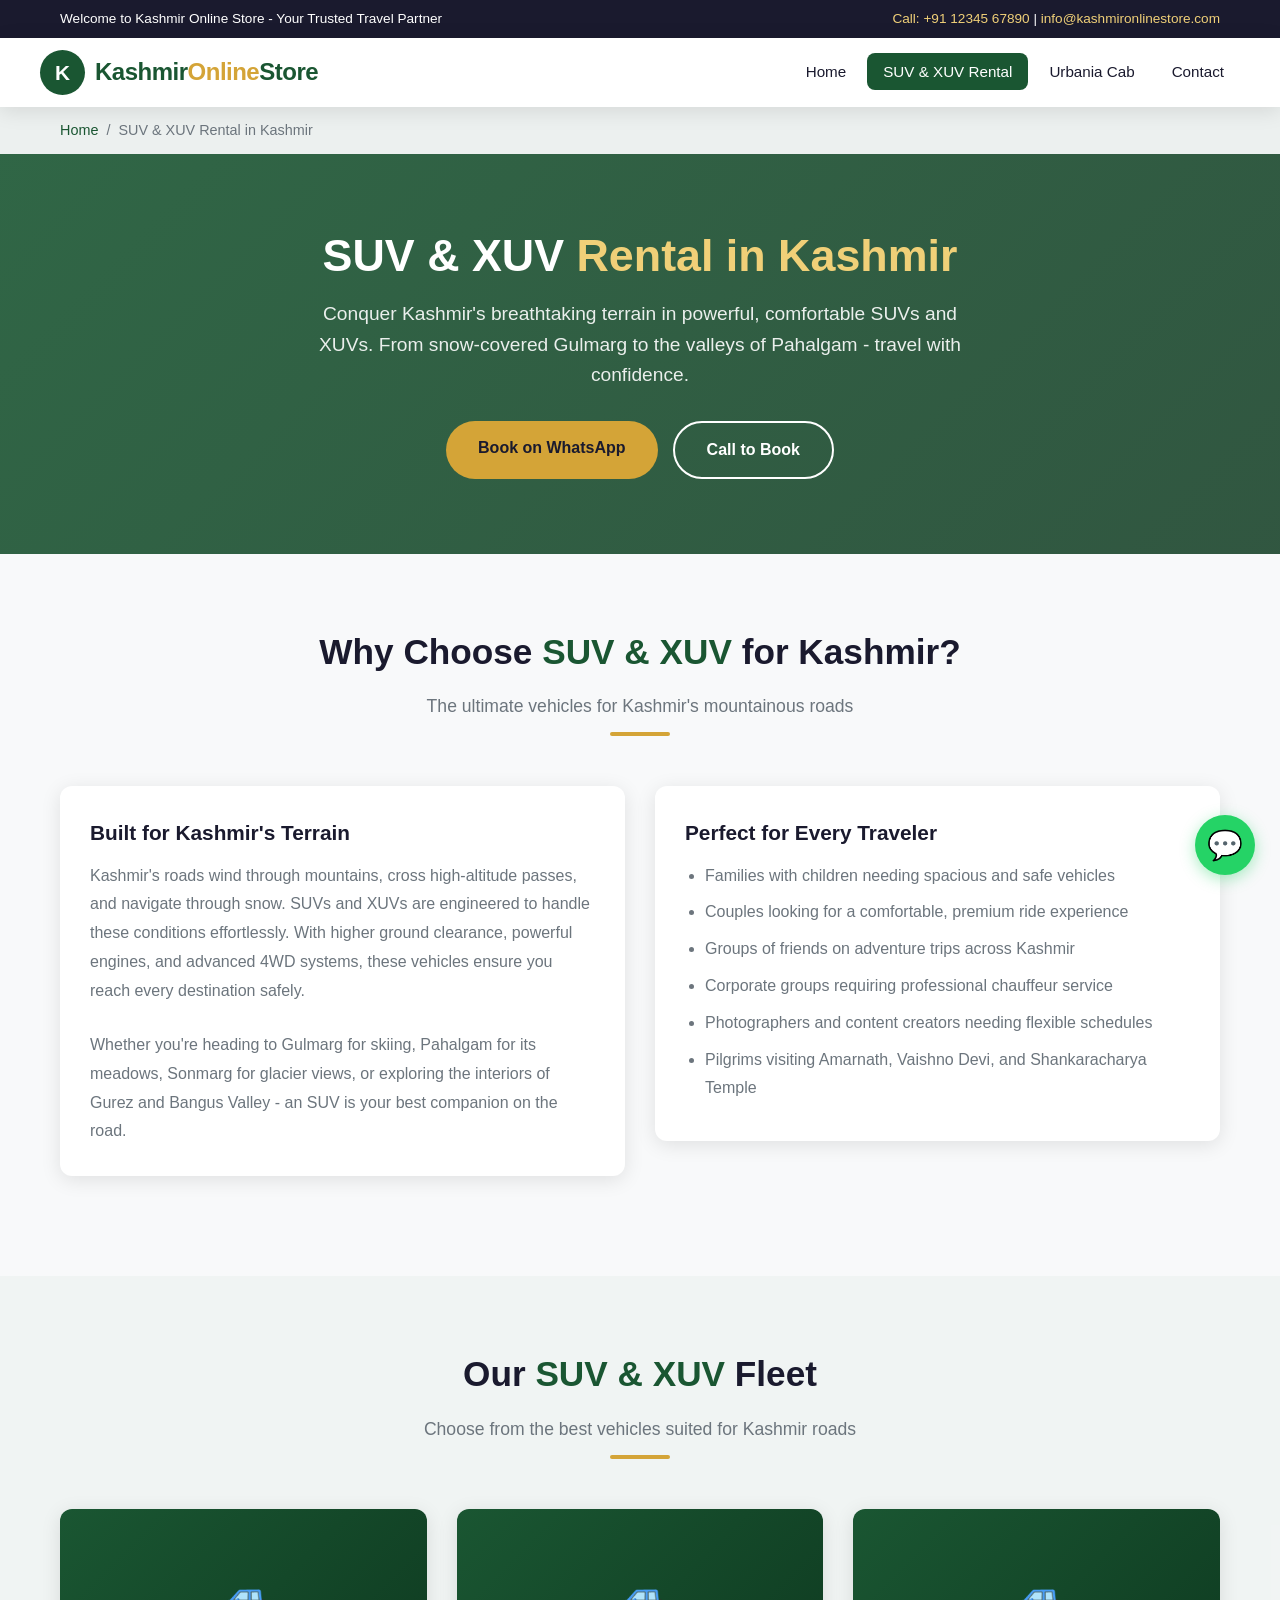
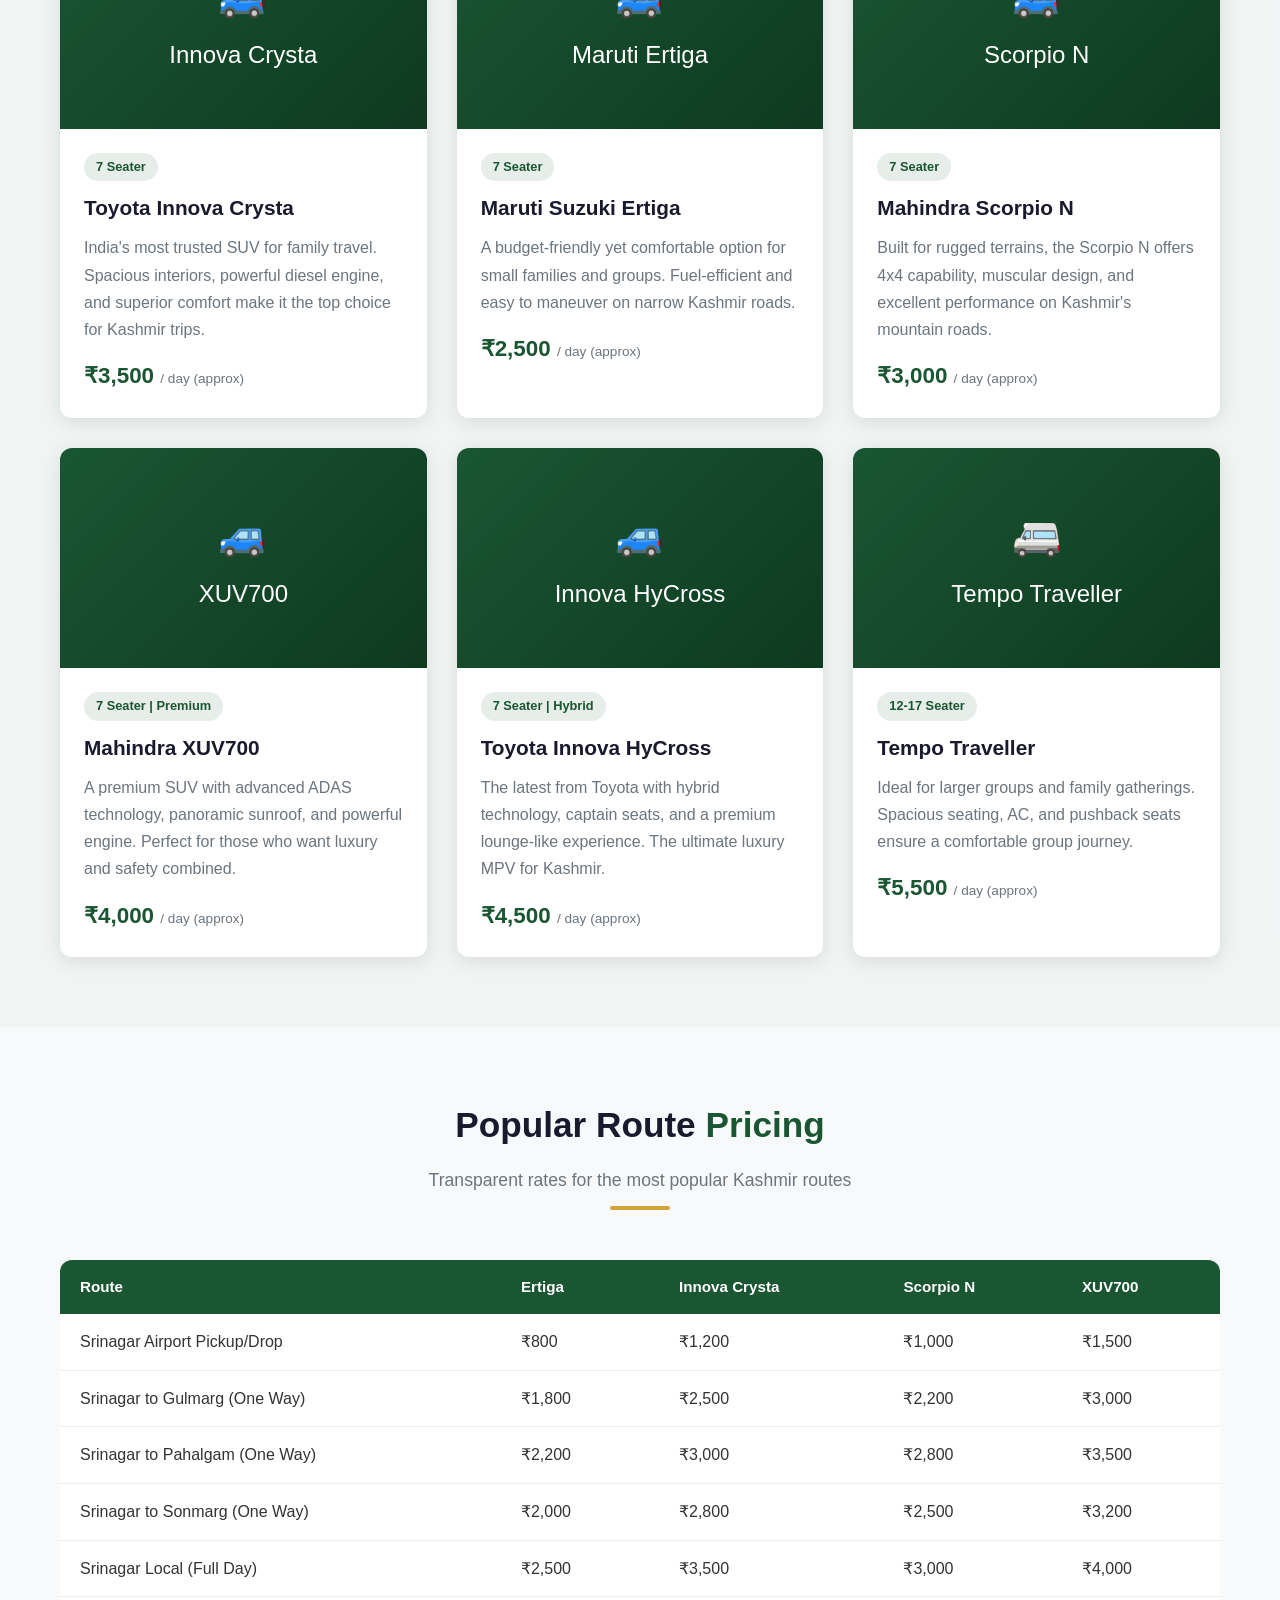
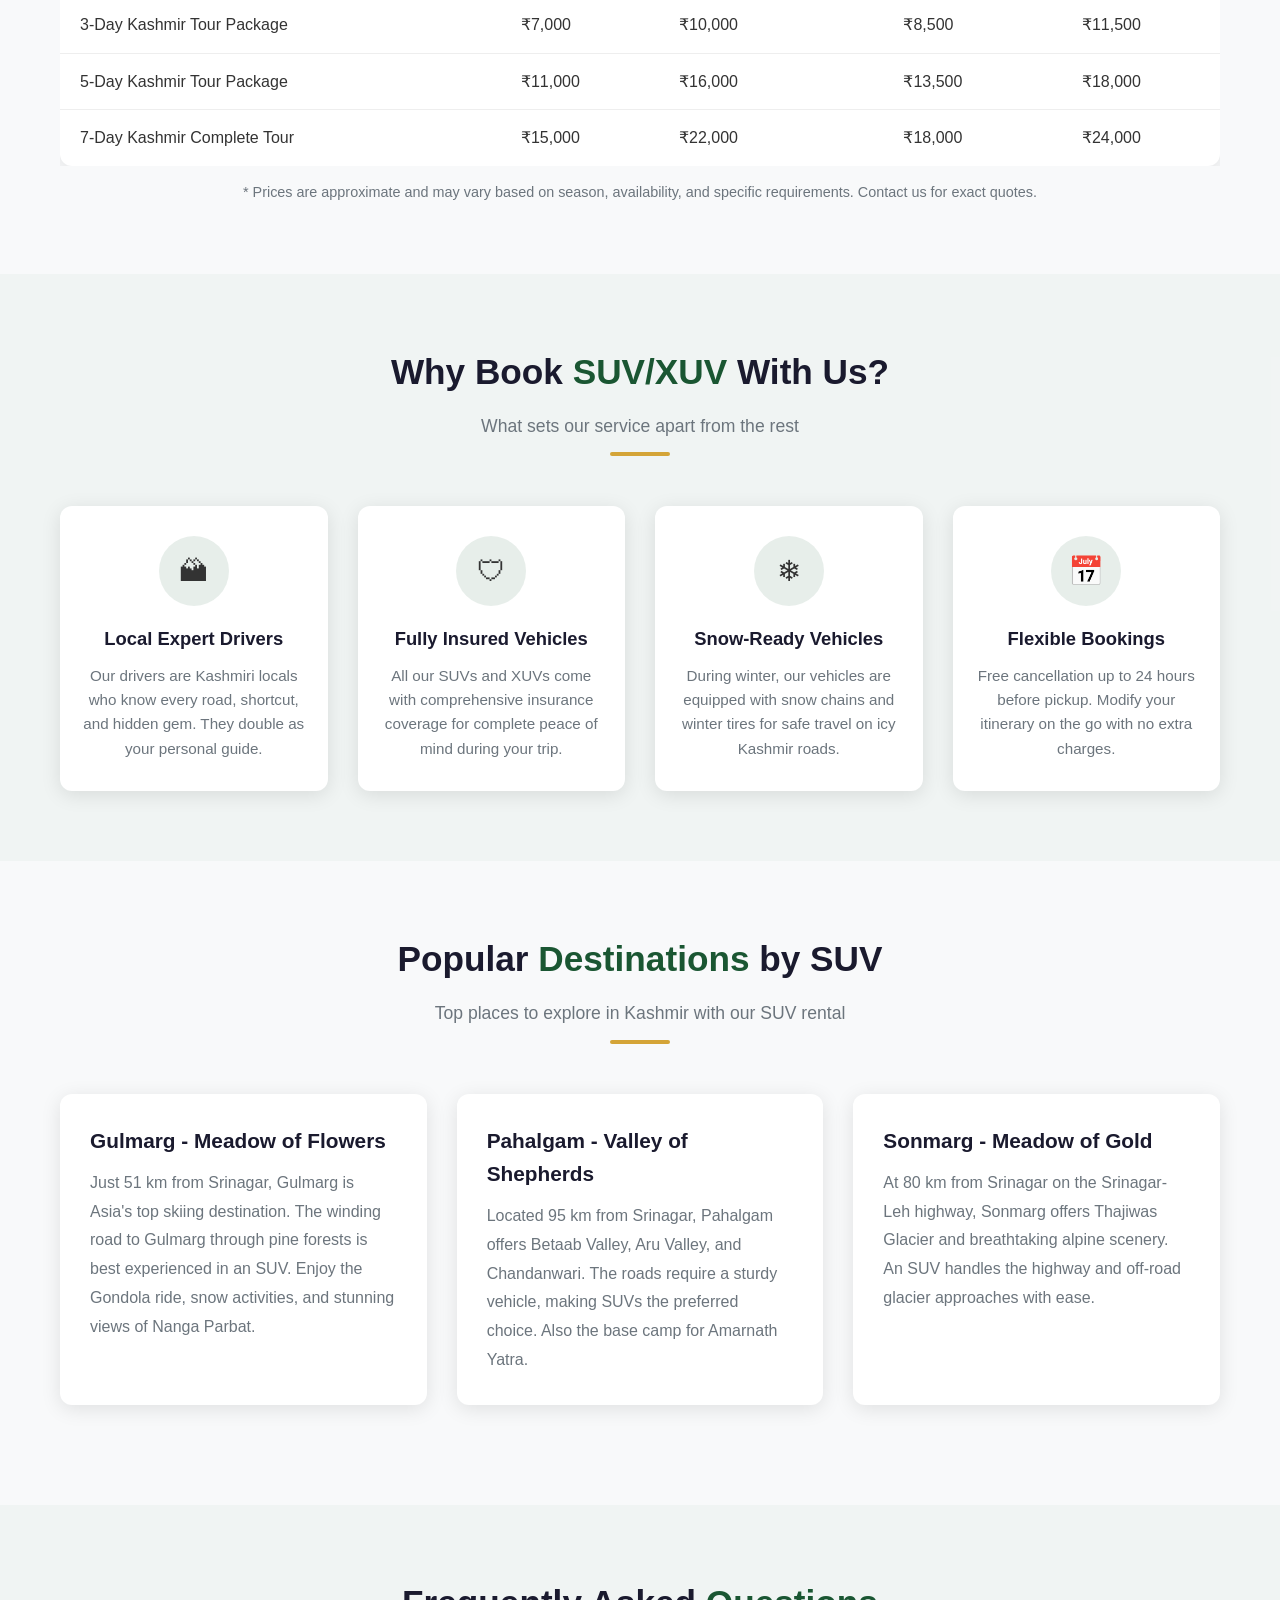
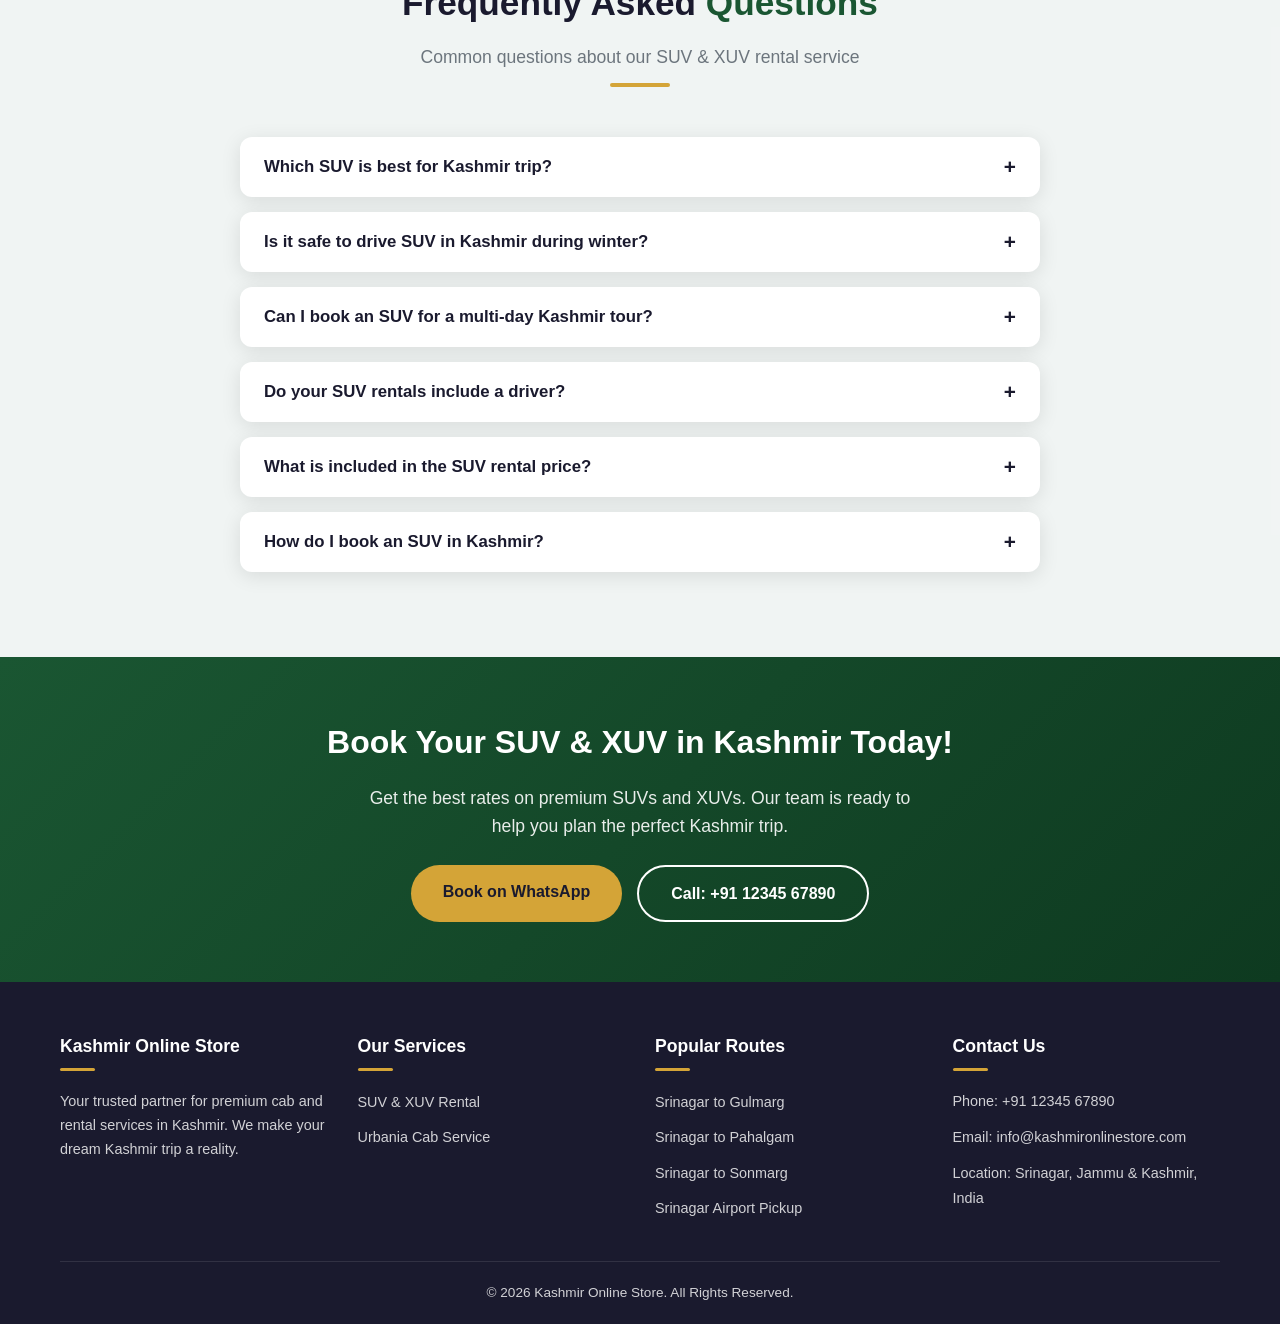
==== pages/suv-xuv-rental.html @ 9b4548e6 "Add web project structure with SUV/XUV Rental and Urbania Cab Service pages Set up full website with" ====
<!DOCTYPE html>
<html lang="en">
<head>
  <meta charset="UTF-8">
  <meta name="viewport" content="width=device-width, initial-scale=1.0">
  <meta name="description" content="Book premium SUV & XUV rental in Kashmir. Hire Innova, Ertiga, Scorpio, XUV700, and more for Srinagar, Gulmarg, Pahalgam, Sonmarg trips. Best rates & experienced drivers.">
  <meta name="keywords" content="SUV rental Kashmir, XUV rental Kashmir, Innova hire Srinagar, Scorpio rental Kashmir, car rental Kashmir, cab booking Kashmir">
  <title>SUV & XUV Rental in Kashmir | Best Rates - Kashmir Online Store</title>
  <link rel="stylesheet" href="../css/style.css">
</head>
<body>

  <!-- Top Bar -->
  <div class="top-bar">
    <div class="container">
      <span>Welcome to Kashmir Online Store - Your Trusted Travel Partner</span>
      <span><a href="tel:+911234567890">Call: +91 12345 67890</a> | <a href="mailto:info@kashmironlinestore.com">info@kashmironlinestore.com</a></span>
    </div>
  </div>

  <!-- Header -->
  <header>
    <div class="container header-main">
      <div class="logo">
        <div class="logo-icon">K</div>
        <h1><a href="../index.html">Kashmir<span>Online</span>Store</a></h1>
      </div>
      <nav>
        <ul>
          <li><a href="../index.html">Home</a></li>
          <li><a href="suv-xuv-rental.html" class="active">SUV & XUV Rental</a></li>
          <li><a href="urbania-cab-service.html">Urbania Cab</a></li>
          <li><a href="../index.html#contact">Contact</a></li>
        </ul>
      </nav>
      <button class="hamburger" aria-label="Menu">
        <span></span><span></span><span></span>
      </button>
    </div>
  </header>
  <div class="nav-overlay"></div>

  <!-- Breadcrumb -->
  <div class="breadcrumb">
    <div class="container">
      <ul>
        <li><a href="../index.html">Home</a></li>
        <li>SUV & XUV Rental in Kashmir</li>
      </ul>
    </div>
  </div>

  <!-- Hero Section -->
  <section class="hero" style="min-height:400px; padding:60px 0;">
    <div class="container">
      <h2>SUV & XUV <span>Rental in Kashmir</span></h2>
      <p>Conquer Kashmir's breathtaking terrain in powerful, comfortable SUVs and XUVs. From snow-covered Gulmarg to the valleys of Pahalgam - travel with confidence.</p>
      <div class="btn-group">
        <a href="https://wa.me/911234567890?text=Hi%2C%20I%20want%20to%20book%20an%20SUV%20in%20Kashmir" class="btn btn-primary">Book on WhatsApp</a>
        <a href="tel:+911234567890" class="btn btn-outline">Call to Book</a>
      </div>
    </div>
  </section>

  <!-- About SUV Rental Section -->
  <section class="section">
    <div class="container">
      <div class="section-title">
        <h2>Why Choose <span>SUV & XUV</span> for Kashmir?</h2>
        <p>The ultimate vehicles for Kashmir's mountainous roads</p>
        <div class="underline"></div>
      </div>
      <div class="two-col">
        <div class="info-box">
          <h3>Built for Kashmir's Terrain</h3>
          <p>Kashmir's roads wind through mountains, cross high-altitude passes, and navigate through snow. SUVs and XUVs are engineered to handle these conditions effortlessly. With higher ground clearance, powerful engines, and advanced 4WD systems, these vehicles ensure you reach every destination safely.</p>
          <br>
          <p>Whether you're heading to Gulmarg for skiing, Pahalgam for its meadows, Sonmarg for glacier views, or exploring the interiors of Gurez and Bangus Valley - an SUV is your best companion on the road.</p>
        </div>
        <div class="info-box">
          <h3>Perfect for Every Traveler</h3>
          <ul>
            <li>Families with children needing spacious and safe vehicles</li>
            <li>Couples looking for a comfortable, premium ride experience</li>
            <li>Groups of friends on adventure trips across Kashmir</li>
            <li>Corporate groups requiring professional chauffeur service</li>
            <li>Photographers and content creators needing flexible schedules</li>
            <li>Pilgrims visiting Amarnath, Vaishno Devi, and Shankaracharya Temple</li>
          </ul>
        </div>
      </div>
    </div>
  </section>

  <!-- Available Fleet -->
  <section class="section" style="background: rgba(26,86,50,0.03);">
    <div class="container">
      <div class="section-title">
        <h2>Our <span>SUV & XUV</span> Fleet</h2>
        <p>Choose from the best vehicles suited for Kashmir roads</p>
        <div class="underline"></div>
      </div>
      <div class="cards-grid">
        <!-- Innova Crysta -->
        <div class="card">
          <div class="card-img" style="display:flex;align-items:center;justify-content:center;font-size:1.5rem;color:white;flex-direction:column;">
            <span style="font-size:2.5rem;">&#128665;</span>
            <span style="margin-top:8px;">Innova Crysta</span>
          </div>
          <div class="card-body">
            <span class="card-tag">7 Seater</span>
            <h3>Toyota Innova Crysta</h3>
            <p>India's most trusted SUV for family travel. Spacious interiors, powerful diesel engine, and superior comfort make it the top choice for Kashmir trips.</p>
            <div class="card-price">&#8377;3,500 <small>/ day (approx)</small></div>
          </div>
        </div>

        <!-- Maruti Ertiga -->
        <div class="card">
          <div class="card-img" style="display:flex;align-items:center;justify-content:center;font-size:1.5rem;color:white;flex-direction:column;">
            <span style="font-size:2.5rem;">&#128665;</span>
            <span style="margin-top:8px;">Maruti Ertiga</span>
          </div>
          <div class="card-body">
            <span class="card-tag">7 Seater</span>
            <h3>Maruti Suzuki Ertiga</h3>
            <p>A budget-friendly yet comfortable option for small families and groups. Fuel-efficient and easy to maneuver on narrow Kashmir roads.</p>
            <div class="card-price">&#8377;2,500 <small>/ day (approx)</small></div>
          </div>
        </div>

        <!-- Mahindra Scorpio -->
        <div class="card">
          <div class="card-img" style="display:flex;align-items:center;justify-content:center;font-size:1.5rem;color:white;flex-direction:column;">
            <span style="font-size:2.5rem;">&#128665;</span>
            <span style="margin-top:8px;">Scorpio N</span>
          </div>
          <div class="card-body">
            <span class="card-tag">7 Seater</span>
            <h3>Mahindra Scorpio N</h3>
            <p>Built for rugged terrains, the Scorpio N offers 4x4 capability, muscular design, and excellent performance on Kashmir's mountain roads.</p>
            <div class="card-price">&#8377;3,000 <small>/ day (approx)</small></div>
          </div>
        </div>

        <!-- Mahindra XUV700 -->
        <div class="card">
          <div class="card-img" style="display:flex;align-items:center;justify-content:center;font-size:1.5rem;color:white;flex-direction:column;">
            <span style="font-size:2.5rem;">&#128665;</span>
            <span style="margin-top:8px;">XUV700</span>
          </div>
          <div class="card-body">
            <span class="card-tag">7 Seater | Premium</span>
            <h3>Mahindra XUV700</h3>
            <p>A premium SUV with advanced ADAS technology, panoramic sunroof, and powerful engine. Perfect for those who want luxury and safety combined.</p>
            <div class="card-price">&#8377;4,000 <small>/ day (approx)</small></div>
          </div>
        </div>

        <!-- Innova HyCross -->
        <div class="card">
          <div class="card-img" style="display:flex;align-items:center;justify-content:center;font-size:1.5rem;color:white;flex-direction:column;">
            <span style="font-size:2.5rem;">&#128665;</span>
            <span style="margin-top:8px;">Innova HyCross</span>
          </div>
          <div class="card-body">
            <span class="card-tag">7 Seater | Hybrid</span>
            <h3>Toyota Innova HyCross</h3>
            <p>The latest from Toyota with hybrid technology, captain seats, and a premium lounge-like experience. The ultimate luxury MPV for Kashmir.</p>
            <div class="card-price">&#8377;4,500 <small>/ day (approx)</small></div>
          </div>
        </div>

        <!-- Tempo Traveller -->
        <div class="card">
          <div class="card-img" style="display:flex;align-items:center;justify-content:center;font-size:1.5rem;color:white;flex-direction:column;">
            <span style="font-size:2.5rem;">&#128656;</span>
            <span style="margin-top:8px;">Tempo Traveller</span>
          </div>
          <div class="card-body">
            <span class="card-tag">12-17 Seater</span>
            <h3>Tempo Traveller</h3>
            <p>Ideal for larger groups and family gatherings. Spacious seating, AC, and pushback seats ensure a comfortable group journey.</p>
            <div class="card-price">&#8377;5,500 <small>/ day (approx)</small></div>
          </div>
        </div>
      </div>
    </div>
  </section>

  <!-- Pricing Table -->
  <section class="section">
    <div class="container">
      <div class="section-title">
        <h2>Popular Route <span>Pricing</span></h2>
        <p>Transparent rates for the most popular Kashmir routes</p>
        <div class="underline"></div>
      </div>
      <div style="overflow-x:auto;">
        <table class="pricing-table">
          <thead>
            <tr>
              <th>Route</th>
              <th>Ertiga</th>
              <th>Innova Crysta</th>
              <th>Scorpio N</th>
              <th>XUV700</th>
            </tr>
          </thead>
          <tbody>
            <tr>
              <td>Srinagar Airport Pickup/Drop</td>
              <td>&#8377;800</td>
              <td>&#8377;1,200</td>
              <td>&#8377;1,000</td>
              <td>&#8377;1,500</td>
            </tr>
            <tr>
              <td>Srinagar to Gulmarg (One Way)</td>
              <td>&#8377;1,800</td>
              <td>&#8377;2,500</td>
              <td>&#8377;2,200</td>
              <td>&#8377;3,000</td>
            </tr>
            <tr>
              <td>Srinagar to Pahalgam (One Way)</td>
              <td>&#8377;2,200</td>
              <td>&#8377;3,000</td>
              <td>&#8377;2,800</td>
              <td>&#8377;3,500</td>
            </tr>
            <tr>
              <td>Srinagar to Sonmarg (One Way)</td>
              <td>&#8377;2,000</td>
              <td>&#8377;2,800</td>
              <td>&#8377;2,500</td>
              <td>&#8377;3,200</td>
            </tr>
            <tr>
              <td>Srinagar Local (Full Day)</td>
              <td>&#8377;2,500</td>
              <td>&#8377;3,500</td>
              <td>&#8377;3,000</td>
              <td>&#8377;4,000</td>
            </tr>
            <tr>
              <td>3-Day Kashmir Tour Package</td>
              <td>&#8377;7,000</td>
              <td>&#8377;10,000</td>
              <td>&#8377;8,500</td>
              <td>&#8377;11,500</td>
            </tr>
            <tr>
              <td>5-Day Kashmir Tour Package</td>
              <td>&#8377;11,000</td>
              <td>&#8377;16,000</td>
              <td>&#8377;13,500</td>
              <td>&#8377;18,000</td>
            </tr>
            <tr>
              <td>7-Day Kashmir Complete Tour</td>
              <td>&#8377;15,000</td>
              <td>&#8377;22,000</td>
              <td>&#8377;18,000</td>
              <td>&#8377;24,000</td>
            </tr>
          </tbody>
        </table>
      </div>
      <p style="text-align:center; color:var(--gray); margin-top:15px; font-size:0.9rem;">* Prices are approximate and may vary based on season, availability, and specific requirements. Contact us for exact quotes.</p>
    </div>
  </section>

  <!-- Why Choose Our SUV Service -->
  <section class="section" style="background: rgba(26,86,50,0.03);">
    <div class="container">
      <div class="section-title">
        <h2>Why Book <span>SUV/XUV</span> With Us?</h2>
        <p>What sets our service apart from the rest</p>
        <div class="underline"></div>
      </div>
      <div class="features-grid">
        <div class="feature-item">
          <div class="feature-icon">&#127956;</div>
          <h3>Local Expert Drivers</h3>
          <p>Our drivers are Kashmiri locals who know every road, shortcut, and hidden gem. They double as your personal guide.</p>
        </div>
        <div class="feature-item">
          <div class="feature-icon">&#128737;</div>
          <h3>Fully Insured Vehicles</h3>
          <p>All our SUVs and XUVs come with comprehensive insurance coverage for complete peace of mind during your trip.</p>
        </div>
        <div class="feature-item">
          <div class="feature-icon">&#10052;</div>
          <h3>Snow-Ready Vehicles</h3>
          <p>During winter, our vehicles are equipped with snow chains and winter tires for safe travel on icy Kashmir roads.</p>
        </div>
        <div class="feature-item">
          <div class="feature-icon">&#128197;</div>
          <h3>Flexible Bookings</h3>
          <p>Free cancellation up to 24 hours before pickup. Modify your itinerary on the go with no extra charges.</p>
        </div>
      </div>
    </div>
  </section>

  <!-- Popular Destinations -->
  <section class="section">
    <div class="container">
      <div class="section-title">
        <h2>Popular <span>Destinations</span> by SUV</h2>
        <p>Top places to explore in Kashmir with our SUV rental</p>
        <div class="underline"></div>
      </div>
      <div class="cards-grid">
        <div class="info-box">
          <h3>Gulmarg - Meadow of Flowers</h3>
          <p>Just 51 km from Srinagar, Gulmarg is Asia's top skiing destination. The winding road to Gulmarg through pine forests is best experienced in an SUV. Enjoy the Gondola ride, snow activities, and stunning views of Nanga Parbat.</p>
        </div>
        <div class="info-box">
          <h3>Pahalgam - Valley of Shepherds</h3>
          <p>Located 95 km from Srinagar, Pahalgam offers Betaab Valley, Aru Valley, and Chandanwari. The roads require a sturdy vehicle, making SUVs the preferred choice. Also the base camp for Amarnath Yatra.</p>
        </div>
        <div class="info-box">
          <h3>Sonmarg - Meadow of Gold</h3>
          <p>At 80 km from Srinagar on the Srinagar-Leh highway, Sonmarg offers Thajiwas Glacier and breathtaking alpine scenery. An SUV handles the highway and off-road glacier approaches with ease.</p>
        </div>
      </div>
    </div>
  </section>

  <!-- FAQ Section -->
  <section class="section" style="background: rgba(26,86,50,0.03);">
    <div class="container">
      <div class="section-title">
        <h2>Frequently Asked <span>Questions</span></h2>
        <p>Common questions about our SUV & XUV rental service</p>
        <div class="underline"></div>
      </div>
      <div class="faq-list">
        <div class="faq-item">
          <button class="faq-question">
            Which SUV is best for Kashmir trip?
            <span class="icon">+</span>
          </button>
          <div class="faq-answer">
            <p>Toyota Innova Crysta is the most popular choice for Kashmir trips due to its comfort, reliability, and ability to handle mountain roads. For adventure trips and off-roading, Mahindra Scorpio N and XUV700 are excellent options with 4x4 capability.</p>
          </div>
        </div>
        <div class="faq-item">
          <button class="faq-question">
            Is it safe to drive SUV in Kashmir during winter?
            <span class="icon">+</span>
          </button>
          <div class="faq-answer">
            <p>Yes, our SUVs are equipped with snow chains and winter tires during the winter season. Our experienced local drivers are well-trained for driving in snowy and icy conditions. We also monitor weather conditions and advise on route safety.</p>
          </div>
        </div>
        <div class="faq-item">
          <button class="faq-question">
            Can I book an SUV for a multi-day Kashmir tour?
            <span class="icon">+</span>
          </button>
          <div class="faq-answer">
            <p>Absolutely! We offer 3-day, 5-day, and 7-day Kashmir tour packages with dedicated SUV and driver. Custom itineraries are also available. Multi-day bookings come with special discounted rates.</p>
          </div>
        </div>
        <div class="faq-item">
          <button class="faq-question">
            Do your SUV rentals include a driver?
            <span class="icon">+</span>
          </button>
          <div class="faq-answer">
            <p>Yes, all our SUV and XUV rentals come with a professional, experienced local driver. Self-drive options are not available for safety reasons on Kashmir's mountain roads. The driver's charges are included in the quoted price.</p>
          </div>
        </div>
        <div class="faq-item">
          <button class="faq-question">
            What is included in the SUV rental price?
            <span class="icon">+</span>
          </button>
          <div class="faq-answer">
            <p>Our rental price includes the vehicle, driver, fuel for the mentioned route, and basic insurance. Toll charges, parking fees, and driver's night charges (for multi-day trips) may be additional. We provide a clear breakdown before booking.</p>
          </div>
        </div>
        <div class="faq-item">
          <button class="faq-question">
            How do I book an SUV in Kashmir?
            <span class="icon">+</span>
          </button>
          <div class="faq-answer">
            <p>You can book through WhatsApp, phone call, or by contacting us via our website. Simply share your travel dates, number of passengers, and preferred vehicle. We'll confirm availability and provide an instant quote.</p>
          </div>
        </div>
      </div>
    </div>
  </section>

  <!-- CTA Section -->
  <section class="cta-section">
    <div class="container">
      <h2>Book Your SUV & XUV in Kashmir Today!</h2>
      <p>Get the best rates on premium SUVs and XUVs. Our team is ready to help you plan the perfect Kashmir trip.</p>
      <div class="btn-group">
        <a href="https://wa.me/911234567890?text=Hi%2C%20I%20want%20to%20book%20an%20SUV%20in%20Kashmir.%20Please%20share%20details." class="btn btn-primary">Book on WhatsApp</a>
        <a href="tel:+911234567890" class="btn btn-outline">Call: +91 12345 67890</a>
      </div>
    </div>
  </section>

  <!-- Footer -->
  <footer>
    <div class="container">
      <div class="footer-grid">
        <div class="footer-col">
          <h3>Kashmir Online Store</h3>
          <p>Your trusted partner for premium cab and rental services in Kashmir. We make your dream Kashmir trip a reality.</p>
        </div>
        <div class="footer-col">
          <h3>Our Services</h3>
          <ul>
            <li><a href="suv-xuv-rental.html">SUV & XUV Rental</a></li>
            <li><a href="urbania-cab-service.html">Urbania Cab Service</a></li>
          </ul>
        </div>
        <div class="footer-col">
          <h3>Popular Routes</h3>
          <ul>
            <li><a href="#">Srinagar to Gulmarg</a></li>
            <li><a href="#">Srinagar to Pahalgam</a></li>
            <li><a href="#">Srinagar to Sonmarg</a></li>
            <li><a href="#">Srinagar Airport Pickup</a></li>
          </ul>
        </div>
        <div class="footer-col">
          <h3>Contact Us</h3>
          <p>Phone: +91 12345 67890</p>
          <p>Email: info@kashmironlinestore.com</p>
          <p>Location: Srinagar, Jammu & Kashmir, India</p>
        </div>
      </div>
      <div class="footer-bottom">
        <p>&copy; 2026 Kashmir Online Store. All Rights Reserved.</p>
      </div>
    </div>
  </footer>

  <!-- WhatsApp Float -->
  <a href="https://wa.me/911234567890?text=Hi%2C%20I%20want%20to%20book%20an%20SUV%20in%20Kashmir" class="whatsapp-float" target="_blank" aria-label="Chat on WhatsApp">
    &#128172;
  </a>

  <script src="../js/main.js"></script>
</body>
</html>
---- css/style.css ----
/* ===== RESET & BASE ===== */
*, *::before, *::after {
  margin: 0;
  padding: 0;
  box-sizing: border-box;
}

:root {
  --primary: #1a5632;
  --primary-dark: #0e3a20;
  --accent: #d4a437;
  --accent-light: #f0d078;
  --dark: #1a1a2e;
  --light: #f8f9fa;
  --gray: #6c757d;
  --white: #ffffff;
  --shadow: 0 4px 20px rgba(0, 0, 0, 0.1);
  --shadow-lg: 0 8px 40px rgba(0, 0, 0, 0.15);
  --radius: 12px;
  --transition: all 0.3s ease;
}

html {
  scroll-behavior: smooth;
}

body {
  font-family: 'Segoe UI', Tahoma, Geneva, Verdana, sans-serif;
  line-height: 1.6;
  color: #333;
  background: var(--light);
}

a {
  text-decoration: none;
  color: inherit;
}

ul {
  list-style: none;
}

img {
  max-width: 100%;
  height: auto;
}

.container {
  max-width: 1200px;
  margin: 0 auto;
  padding: 0 20px;
}

/* ===== HEADER & NAVIGATION ===== */
.top-bar {
  background: var(--dark);
  color: var(--white);
  padding: 8px 0;
  font-size: 0.85rem;
}

.top-bar .container {
  display: flex;
  justify-content: space-between;
  align-items: center;
  flex-wrap: wrap;
  gap: 8px;
}

.top-bar a {
  color: var(--accent-light);
}

.top-bar a:hover {
  color: var(--accent);
}

header {
  background: var(--white);
  box-shadow: var(--shadow);
  position: sticky;
  top: 0;
  z-index: 1000;
}

.header-main {
  display: flex;
  justify-content: space-between;
  align-items: center;
  padding: 12px 0;
}

.logo {
  display: flex;
  align-items: center;
  gap: 10px;
}

.logo h1 {
  font-size: 1.5rem;
  color: var(--primary);
  font-weight: 800;
  letter-spacing: -0.5px;
}

.logo h1 span {
  color: var(--accent);
}

.logo-icon {
  width: 45px;
  height: 45px;
  background: var(--primary);
  border-radius: 50%;
  display: flex;
  align-items: center;
  justify-content: center;
  color: var(--white);
  font-size: 1.3rem;
  font-weight: bold;
}

/* Navigation */
nav ul {
  display: flex;
  gap: 5px;
}

nav ul li a {
  padding: 10px 16px;
  border-radius: 8px;
  font-weight: 500;
  font-size: 0.95rem;
  transition: var(--transition);
  color: var(--dark);
}

nav ul li a:hover,
nav ul li a.active {
  background: var(--primary);
  color: var(--white);
}

/* Hamburger */
.hamburger {
  display: none;
  flex-direction: column;
  gap: 5px;
  cursor: pointer;
  padding: 5px;
  background: none;
  border: none;
}

.hamburger span {
  width: 28px;
  height: 3px;
  background: var(--dark);
  border-radius: 2px;
  transition: var(--transition);
}

/* ===== HERO SECTION ===== */
.hero {
  background: linear-gradient(135deg, rgba(26, 86, 50, 0.9), rgba(14, 58, 32, 0.85)),
    url('../images/kashmir-bg.jpg') center/cover no-repeat;
  color: var(--white);
  padding: 80px 0;
  text-align: center;
  min-height: 500px;
  display: flex;
  align-items: center;
}

.hero h2 {
  font-size: 2.8rem;
  font-weight: 800;
  margin-bottom: 16px;
  line-height: 1.2;
}

.hero h2 span {
  color: var(--accent-light);
}

.hero p {
  font-size: 1.2rem;
  max-width: 650px;
  margin: 0 auto 30px;
  opacity: 0.9;
}

.hero-badges {
  display: flex;
  justify-content: center;
  gap: 20px;
  margin-bottom: 30px;
  flex-wrap: wrap;
}

.hero-badge {
  background: rgba(255, 255, 255, 0.15);
  backdrop-filter: blur(10px);
  padding: 10px 20px;
  border-radius: 50px;
  font-size: 0.9rem;
  border: 1px solid rgba(255, 255, 255, 0.2);
}

/* Buttons */
.btn {
  display: inline-block;
  padding: 14px 32px;
  border-radius: 50px;
  font-weight: 600;
  font-size: 1rem;
  transition: var(--transition);
  cursor: pointer;
  border: none;
}

.btn-primary {
  background: var(--accent);
  color: var(--dark);
}

.btn-primary:hover {
  background: var(--accent-light);
  transform: translateY(-2px);
  box-shadow: 0 8px 25px rgba(212, 164, 55, 0.4);
}

.btn-outline {
  background: transparent;
  color: var(--white);
  border: 2px solid var(--white);
}

.btn-outline:hover {
  background: var(--white);
  color: var(--primary);
}

.btn-green {
  background: var(--primary);
  color: var(--white);
}

.btn-green:hover {
  background: var(--primary-dark);
  transform: translateY(-2px);
  box-shadow: 0 8px 25px rgba(26, 86, 50, 0.4);
}

.btn-group {
  display: flex;
  gap: 15px;
  justify-content: center;
  flex-wrap: wrap;
}

/* ===== SECTION COMMON ===== */
.section {
  padding: 70px 0;
}

.section-title {
  text-align: center;
  margin-bottom: 50px;
}

.section-title h2 {
  font-size: 2.2rem;
  color: var(--dark);
  margin-bottom: 12px;
  font-weight: 700;
}

.section-title h2 span {
  color: var(--primary);
}

.section-title p {
  color: var(--gray);
  font-size: 1.1rem;
  max-width: 600px;
  margin: 0 auto;
}

.section-title .underline {
  width: 60px;
  height: 4px;
  background: var(--accent);
  margin: 12px auto 0;
  border-radius: 2px;
}

/* ===== CARDS GRID ===== */
.cards-grid {
  display: grid;
  grid-template-columns: repeat(auto-fit, minmax(320px, 1fr));
  gap: 30px;
}

.card {
  background: var(--white);
  border-radius: var(--radius);
  overflow: hidden;
  box-shadow: var(--shadow);
  transition: var(--transition);
}

.card:hover {
  transform: translateY(-8px);
  box-shadow: var(--shadow-lg);
}

.card-img {
  width: 100%;
  height: 220px;
  object-fit: cover;
  background: linear-gradient(135deg, var(--primary), var(--primary-dark));
}

.card-body {
  padding: 24px;
}

.card-body h3 {
  font-size: 1.3rem;
  color: var(--dark);
  margin-bottom: 10px;
}

.card-body p {
  color: var(--gray);
  margin-bottom: 15px;
  line-height: 1.7;
}

.card-tag {
  display: inline-block;
  background: rgba(26, 86, 50, 0.1);
  color: var(--primary);
  padding: 4px 12px;
  border-radius: 20px;
  font-size: 0.8rem;
  font-weight: 600;
  margin-bottom: 10px;
}

.card-price {
  font-size: 1.4rem;
  font-weight: 700;
  color: var(--primary);
}

.card-price small {
  font-size: 0.85rem;
  color: var(--gray);
  font-weight: 400;
}

/* ===== FEATURES / WHY CHOOSE US ===== */
.features-grid {
  display: grid;
  grid-template-columns: repeat(auto-fit, minmax(250px, 1fr));
  gap: 30px;
}

.feature-item {
  text-align: center;
  padding: 30px 20px;
  background: var(--white);
  border-radius: var(--radius);
  box-shadow: var(--shadow);
  transition: var(--transition);
}

.feature-item:hover {
  transform: translateY(-5px);
  box-shadow: var(--shadow-lg);
}

.feature-icon {
  width: 70px;
  height: 70px;
  border-radius: 50%;
  background: rgba(26, 86, 50, 0.1);
  display: flex;
  align-items: center;
  justify-content: center;
  margin: 0 auto 18px;
  font-size: 1.8rem;
}

.feature-item h3 {
  font-size: 1.15rem;
  margin-bottom: 10px;
  color: var(--dark);
}

.feature-item p {
  color: var(--gray);
  font-size: 0.95rem;
}

/* ===== PRICING TABLE ===== */
.pricing-table {
  width: 100%;
  border-collapse: collapse;
  background: var(--white);
  border-radius: var(--radius);
  overflow: hidden;
  box-shadow: var(--shadow);
}

.pricing-table thead {
  background: var(--primary);
  color: var(--white);
}

.pricing-table th,
.pricing-table td {
  padding: 15px 20px;
  text-align: left;
}

.pricing-table th {
  font-weight: 600;
  font-size: 0.95rem;
}

.pricing-table tbody tr {
  border-bottom: 1px solid #eee;
  transition: var(--transition);
}

.pricing-table tbody tr:hover {
  background: rgba(26, 86, 50, 0.03);
}

.pricing-table tbody tr:last-child {
  border-bottom: none;
}

/* ===== CTA SECTION ===== */
.cta-section {
  background: linear-gradient(135deg, var(--primary), var(--primary-dark));
  color: var(--white);
  padding: 60px 0;
  text-align: center;
}

.cta-section h2 {
  font-size: 2rem;
  margin-bottom: 15px;
}

.cta-section p {
  font-size: 1.1rem;
  opacity: 0.9;
  margin-bottom: 25px;
  max-width: 550px;
  margin-left: auto;
  margin-right: auto;
}

/* ===== FAQ ===== */
.faq-list {
  max-width: 800px;
  margin: 0 auto;
}

.faq-item {
  background: var(--white);
  border-radius: var(--radius);
  margin-bottom: 15px;
  box-shadow: var(--shadow);
  overflow: hidden;
}

.faq-question {
  width: 100%;
  padding: 18px 24px;
  background: none;
  border: none;
  text-align: left;
  font-size: 1.05rem;
  font-weight: 600;
  color: var(--dark);
  cursor: pointer;
  display: flex;
  justify-content: space-between;
  align-items: center;
  transition: var(--transition);
}

.faq-question:hover {
  color: var(--primary);
}

.faq-question .icon {
  font-size: 1.3rem;
  transition: var(--transition);
}

.faq-item.active .faq-question .icon {
  transform: rotate(45deg);
}

.faq-answer {
  max-height: 0;
  overflow: hidden;
  transition: max-height 0.3s ease;
}

.faq-answer p {
  padding: 0 24px 18px;
  color: var(--gray);
  line-height: 1.7;
}

.faq-item.active .faq-answer {
  max-height: 300px;
}

/* ===== FOOTER ===== */
footer {
  background: var(--dark);
  color: rgba(255, 255, 255, 0.8);
  padding: 50px 0 20px;
}

.footer-grid {
  display: grid;
  grid-template-columns: repeat(auto-fit, minmax(220px, 1fr));
  gap: 30px;
  margin-bottom: 30px;
}

.footer-col h3 {
  color: var(--white);
  font-size: 1.1rem;
  margin-bottom: 18px;
  position: relative;
  padding-bottom: 10px;
}

.footer-col h3::after {
  content: '';
  position: absolute;
  bottom: 0;
  left: 0;
  width: 35px;
  height: 3px;
  background: var(--accent);
  border-radius: 2px;
}

.footer-col p {
  margin-bottom: 12px;
  font-size: 0.9rem;
  line-height: 1.7;
}

.footer-col ul li {
  margin-bottom: 10px;
}

.footer-col ul li a {
  font-size: 0.9rem;
  transition: var(--transition);
}

.footer-col ul li a:hover {
  color: var(--accent);
  padding-left: 5px;
}

.footer-bottom {
  border-top: 1px solid rgba(255, 255, 255, 0.1);
  padding-top: 20px;
  text-align: center;
  font-size: 0.85rem;
}

/* ===== WhatsApp Float ===== */
.whatsapp-float {
  position: fixed;
  bottom: 25px;
  right: 25px;
  width: 60px;
  height: 60px;
  background: #25d366;
  border-radius: 50%;
  display: flex;
  align-items: center;
  justify-content: center;
  color: white;
  font-size: 1.8rem;
  box-shadow: 0 4px 15px rgba(37, 211, 102, 0.4);
  z-index: 999;
  transition: var(--transition);
  animation: pulse 2s infinite;
}

.whatsapp-float:hover {
  transform: scale(1.1);
}

@keyframes pulse {
  0%, 100% { box-shadow: 0 4px 15px rgba(37, 211, 102, 0.4); }
  50% { box-shadow: 0 4px 30px rgba(37, 211, 102, 0.7); }
}

/* ===== RESPONSIVE ===== */
@media (max-width: 768px) {
  .hamburger {
    display: flex;
  }

  nav {
    position: fixed;
    top: 0;
    right: -100%;
    width: 280px;
    height: 100vh;
    background: var(--white);
    box-shadow: var(--shadow-lg);
    transition: right 0.3s ease;
    padding: 80px 20px 20px;
    z-index: 1001;
  }

  nav.active {
    right: 0;
  }

  nav ul {
    flex-direction: column;
    gap: 5px;
  }

  nav ul li a {
    display: block;
    padding: 12px 16px;
  }

  .hero h2 {
    font-size: 1.8rem;
  }

  .hero p {
    font-size: 1rem;
  }

  .section-title h2 {
    font-size: 1.6rem;
  }

  .pricing-table {
    font-size: 0.85rem;
  }

  .pricing-table th,
  .pricing-table td {
    padding: 10px 12px;
  }

  .top-bar {
    font-size: 0.75rem;
  }

  .header-main {
    padding: 10px 0;
  }

  .logo h1 {
    font-size: 1.2rem;
  }
}

/* Overlay for mobile nav */
.nav-overlay {
  display: none;
  position: fixed;
  top: 0;
  left: 0;
  width: 100%;
  height: 100%;
  background: rgba(0, 0, 0, 0.5);
  z-index: 1000;
}

.nav-overlay.active {
  display: block;
}

/* ===== BREADCRUMB ===== */
.breadcrumb {
  background: rgba(26, 86, 50, 0.05);
  padding: 12px 0;
}

.breadcrumb ul {
  display: flex;
  gap: 8px;
  align-items: center;
  font-size: 0.9rem;
}

.breadcrumb ul li::after {
  content: '/';
  margin-left: 8px;
  color: var(--gray);
}

.breadcrumb ul li:last-child::after {
  display: none;
}

.breadcrumb ul li a {
  color: var(--primary);
}

.breadcrumb ul li:last-child {
  color: var(--gray);
}

/* ===== PAGE SPECIFIC: Info Boxes ===== */
.info-box {
  background: var(--white);
  border-radius: var(--radius);
  padding: 30px;
  box-shadow: var(--shadow);
  margin-bottom: 30px;
}

.info-box h3 {
  font-size: 1.3rem;
  color: var(--dark);
  margin-bottom: 12px;
}

.info-box p, .info-box li {
  color: var(--gray);
  line-height: 1.8;
}

.info-box ul {
  padding-left: 20px;
  list-style: disc;
}

.info-box ul li {
  margin-bottom: 8px;
}

/* Two-column layout */
.two-col {
  display: grid;
  grid-template-columns: 1fr 1fr;
  gap: 30px;
  align-items: start;
}

@media (max-width: 768px) {
  .two-col {
    grid-template-columns: 1fr;
  }
}
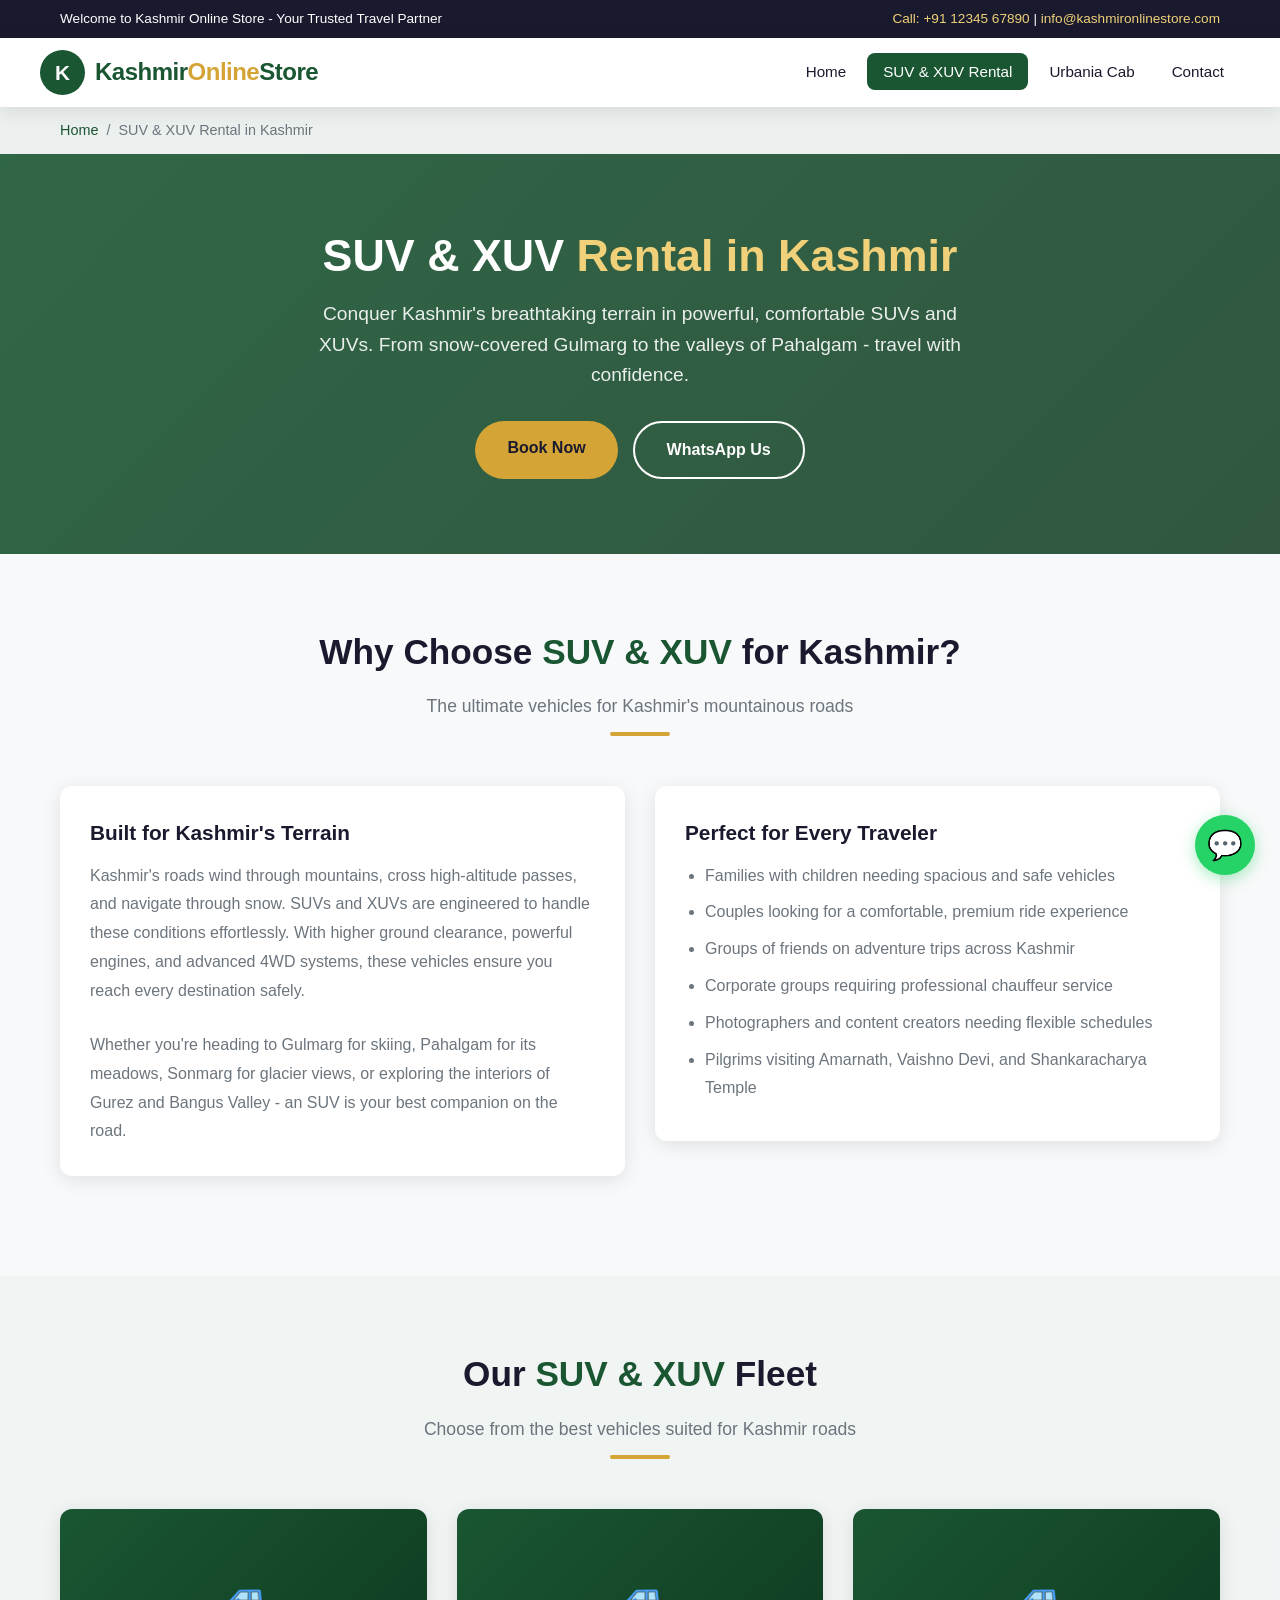
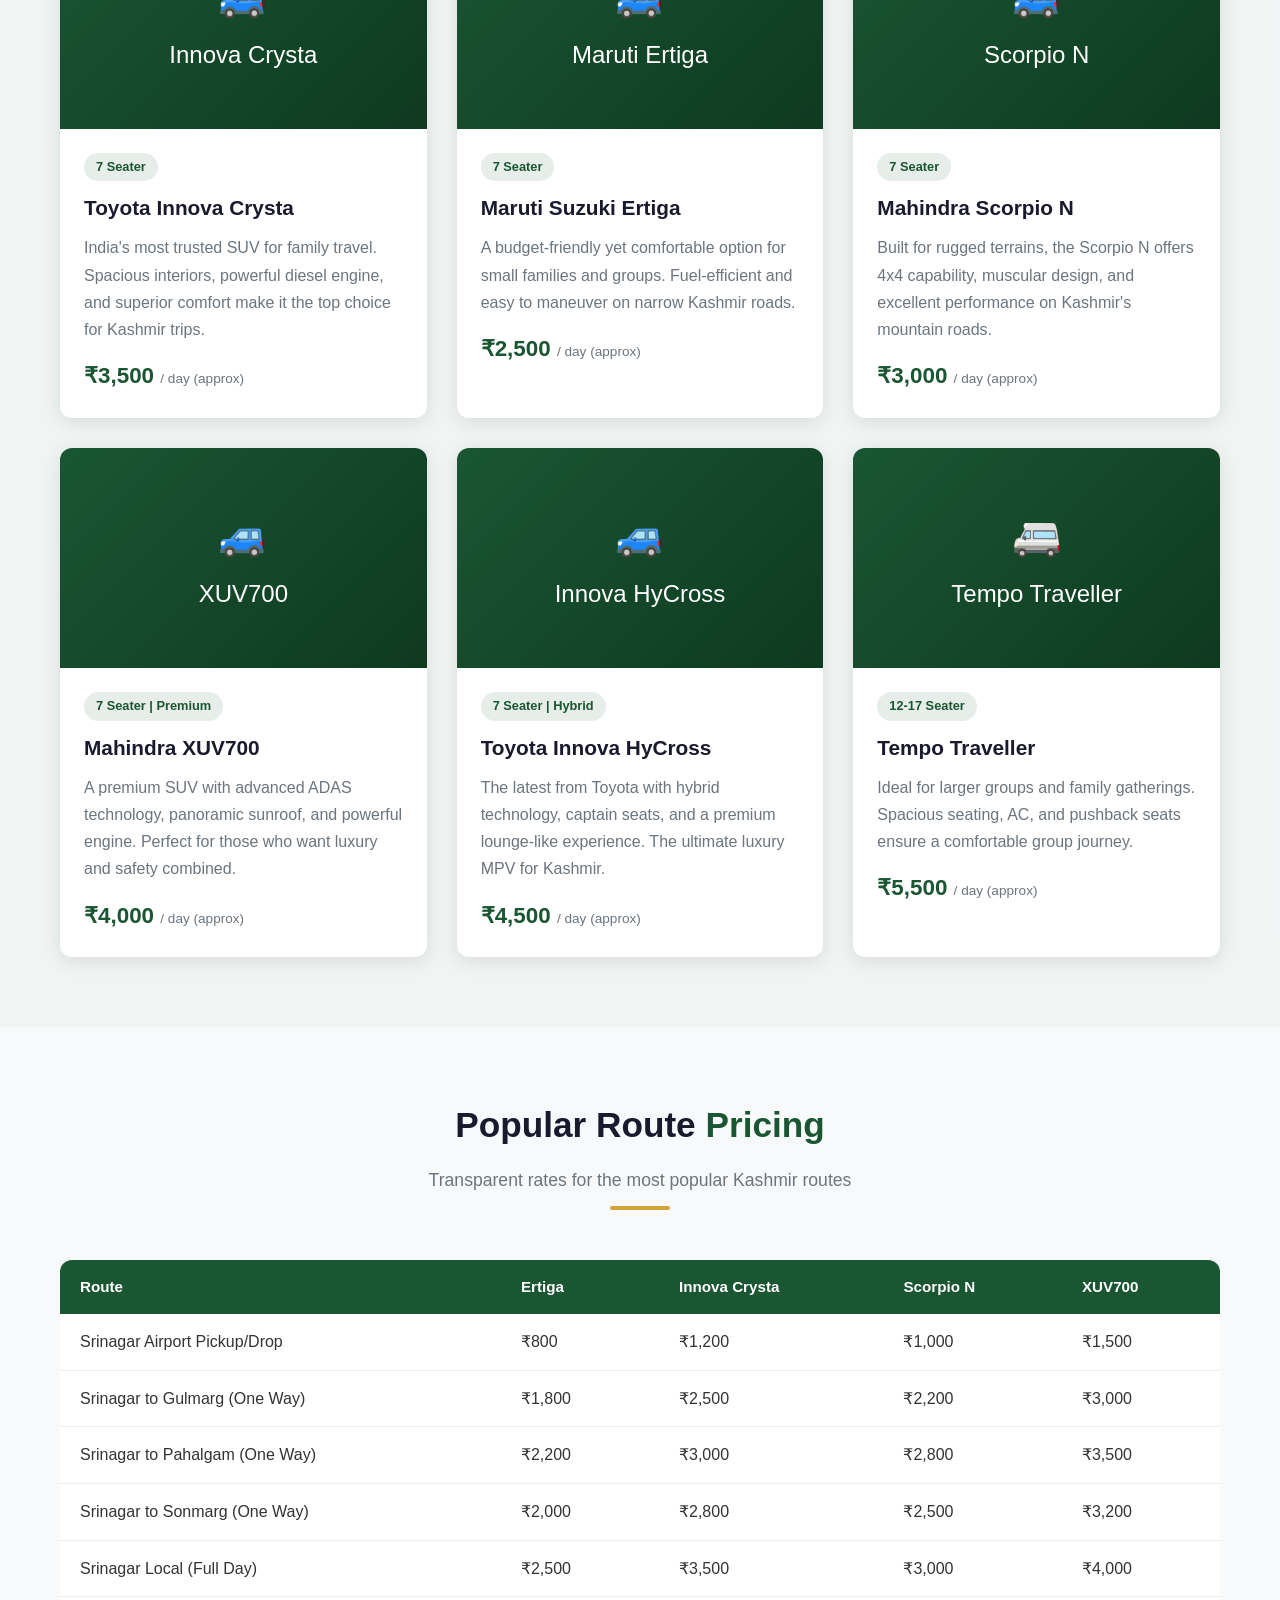
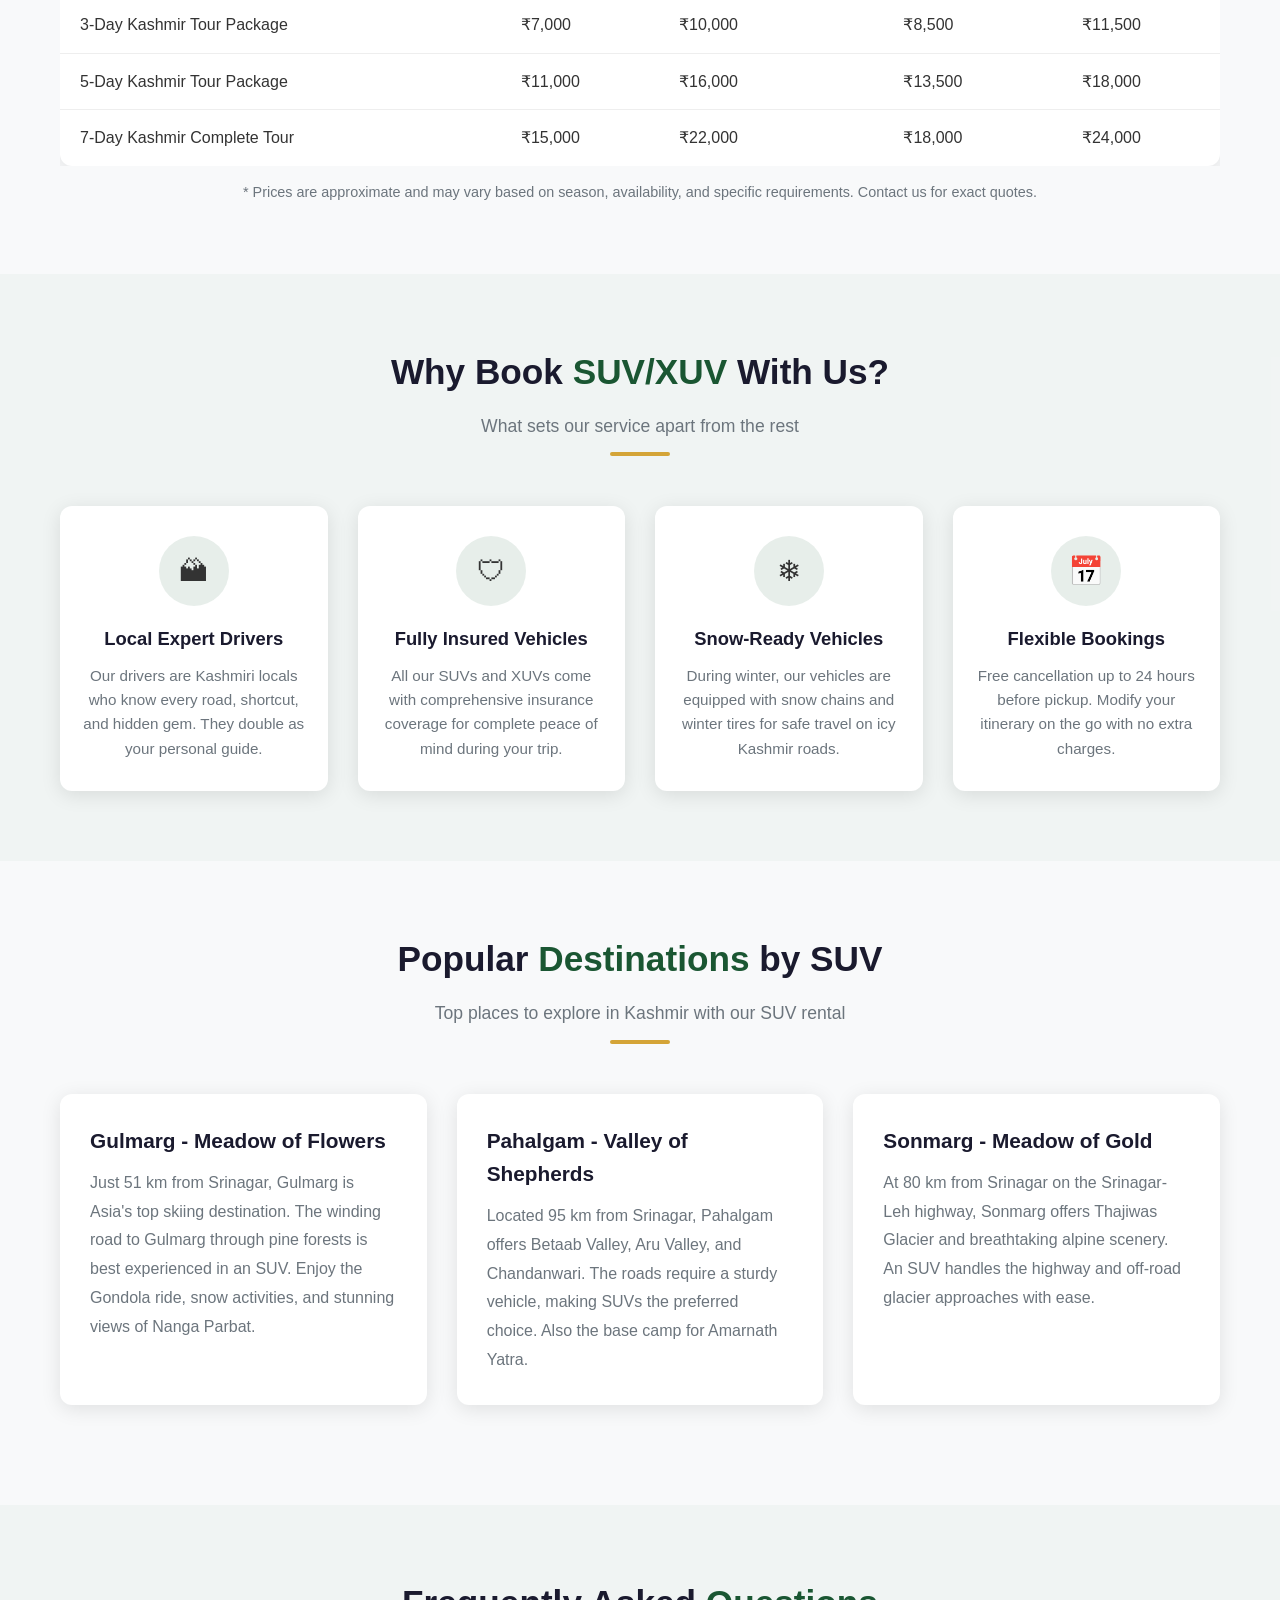
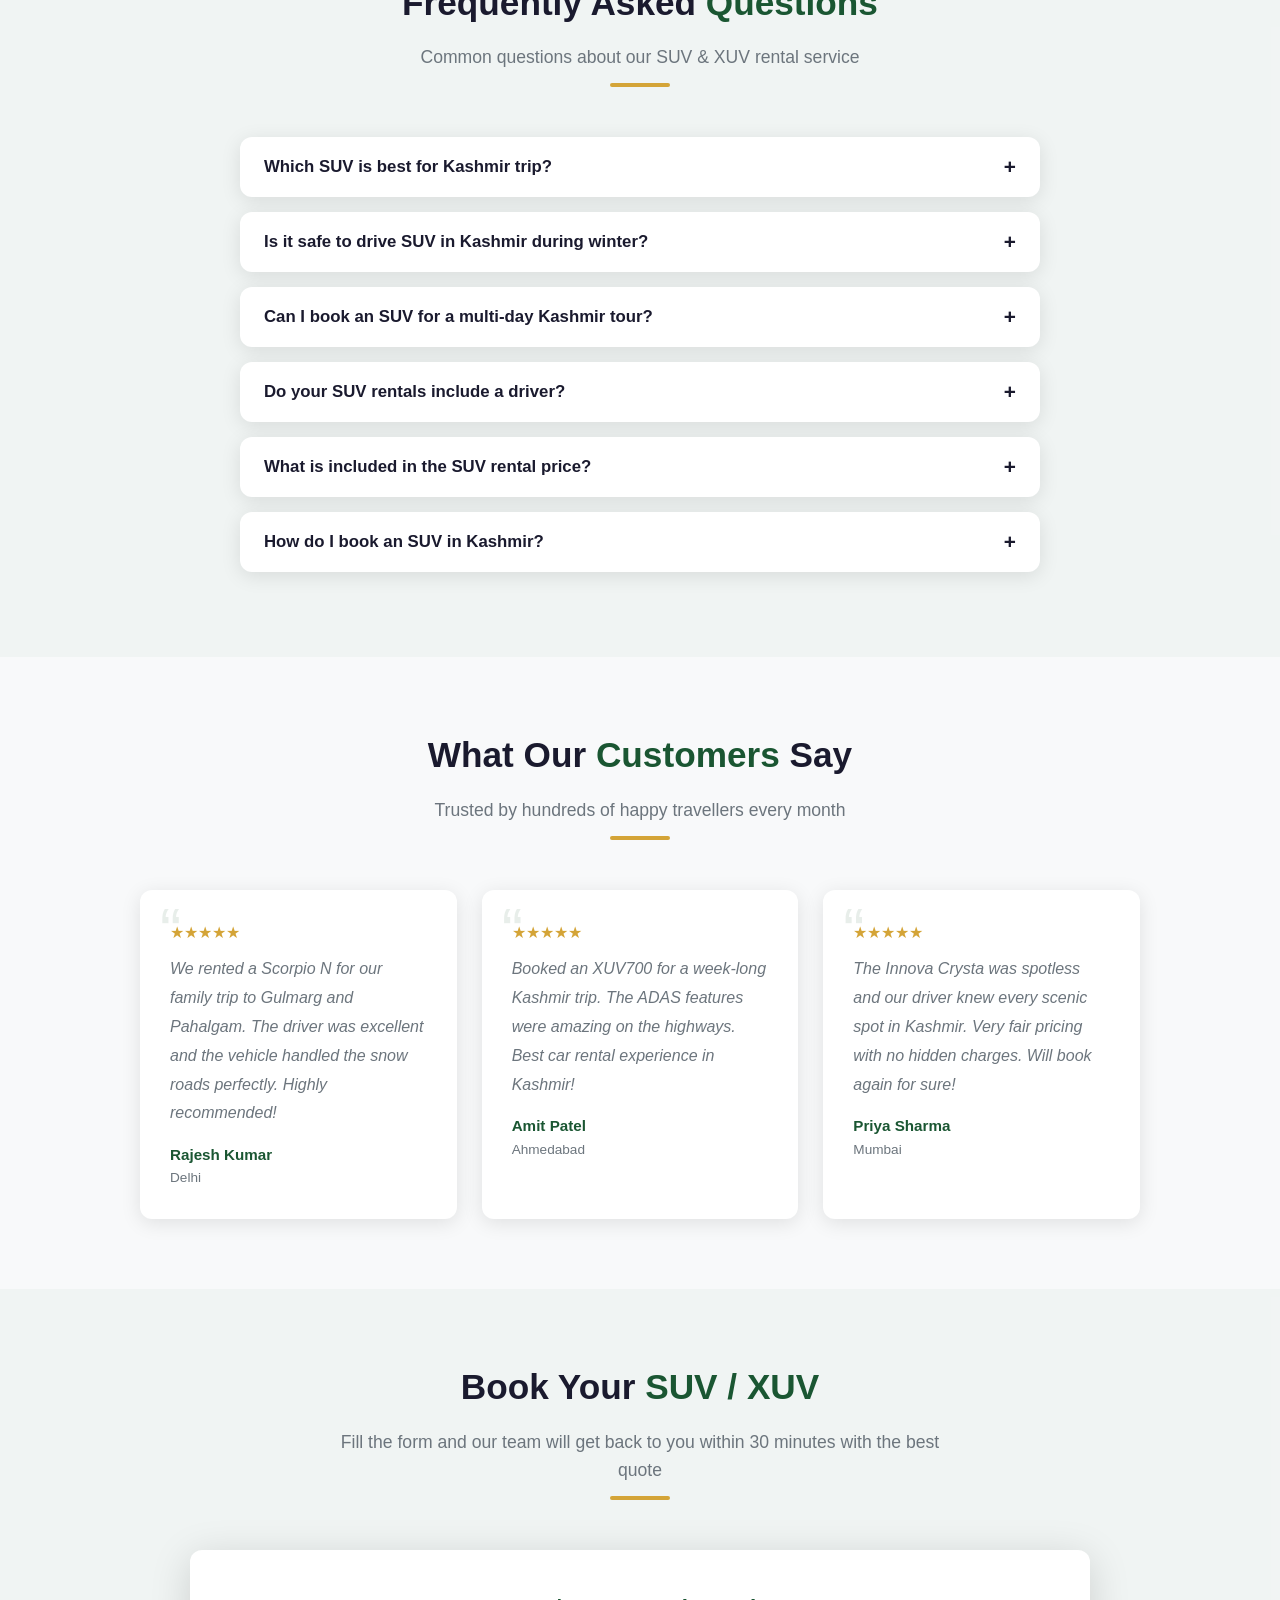
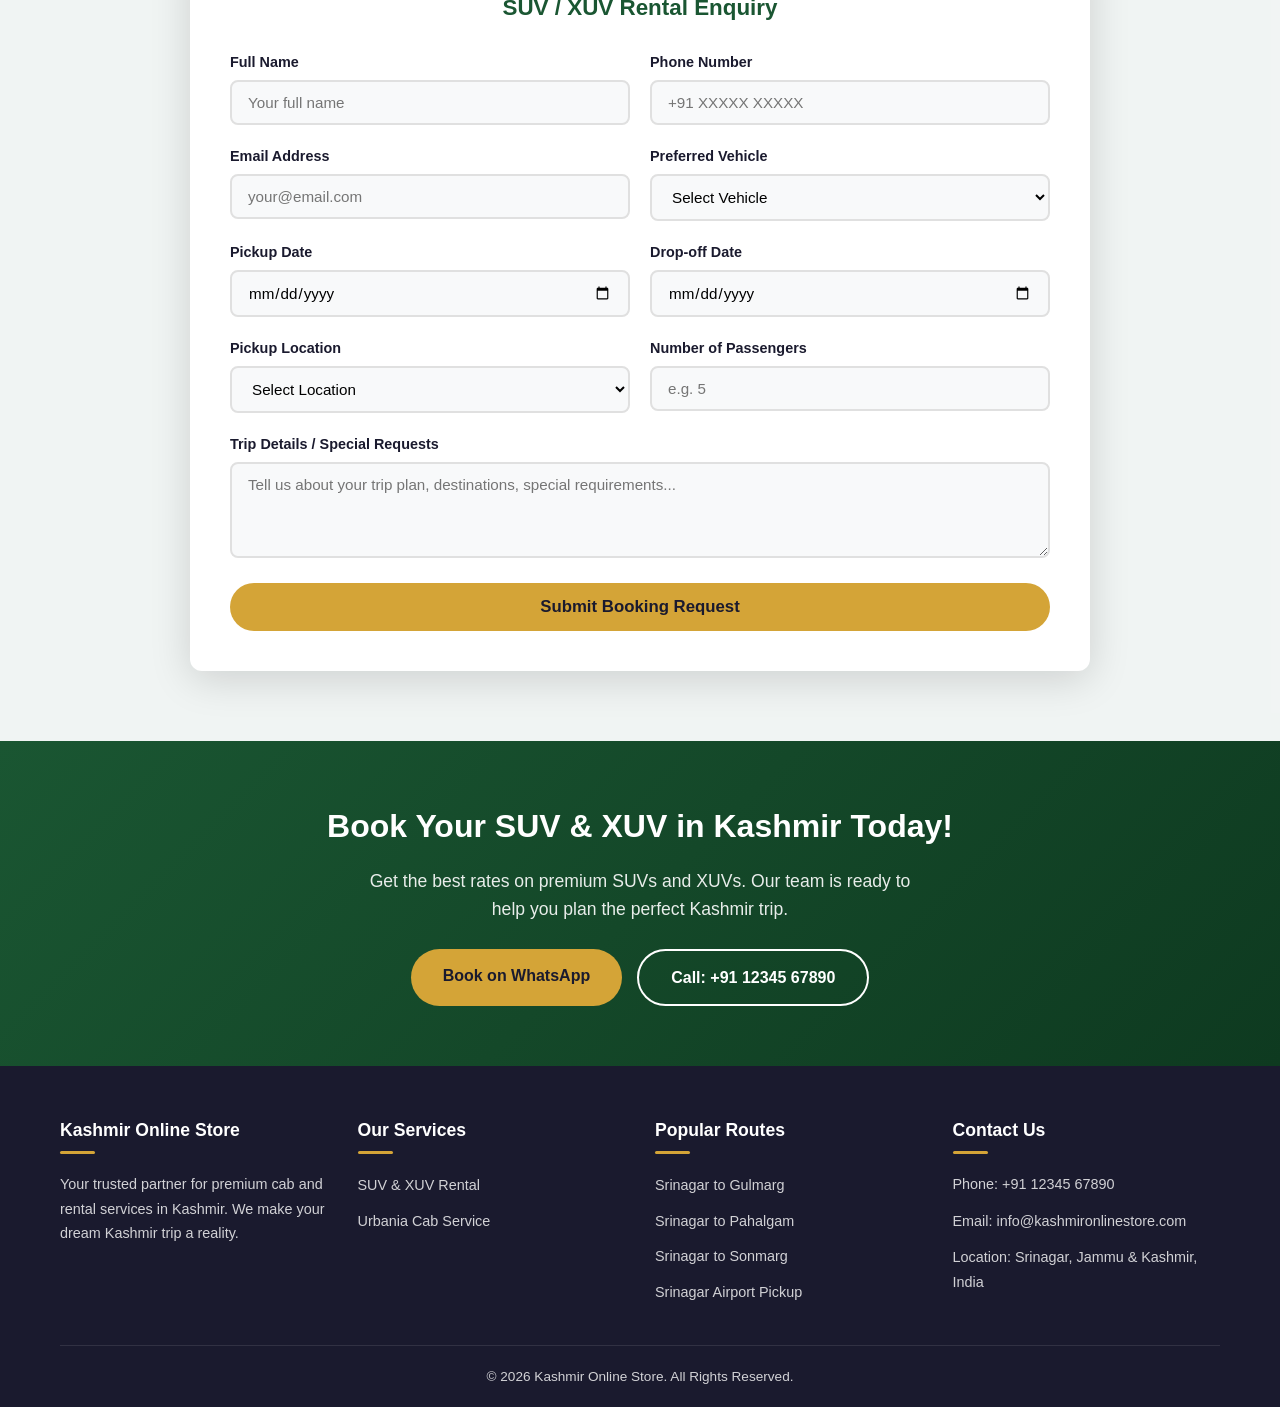
==== commit 602b691f: "Enhance SUV/XUV and Urbania pages with booking forms, testimonials, and cleanup Add booking form CSS" ====
--- a/pages/suv-xuv-rental.html
+++ b/pages/suv-xuv-rental.html
@@ -56,8 +56,8 @@
       <h2>SUV & XUV <span>Rental in Kashmir</span></h2>
       <p>Conquer Kashmir's breathtaking terrain in powerful, comfortable SUVs and XUVs. From snow-covered Gulmarg to the valleys of Pahalgam - travel with confidence.</p>
       <div class="btn-group">
-        <a href="https://wa.me/911234567890?text=Hi%2C%20I%20want%20to%20book%20an%20SUV%20in%20Kashmir" class="btn btn-primary">Book on WhatsApp</a>
-        <a href="tel:+911234567890" class="btn btn-outline">Call to Book</a>
+        <a href="#booking" class="btn btn-primary">Book Now</a>
+        <a href="https://wa.me/911234567890?text=Hi%2C%20I%20want%20to%20book%20an%20SUV%20in%20Kashmir" class="btn btn-outline">WhatsApp Us</a>
       </div>
     </div>
   </section>
@@ -396,6 +396,107 @@
     </div>
   </section>
 
+  <!-- Testimonials -->
+  <section class="section">
+    <div class="container">
+      <div class="section-title">
+        <h2>What Our <span>Customers</span> Say</h2>
+        <p>Trusted by hundreds of happy travellers every month</p>
+        <div class="underline"></div>
+      </div>
+      <div class="testimonials-grid">
+        <div class="testimonial-card">
+          <div class="testimonial-stars">&#9733;&#9733;&#9733;&#9733;&#9733;</div>
+          <p>We rented a Scorpio N for our family trip to Gulmarg and Pahalgam. The driver was excellent and the vehicle handled the snow roads perfectly. Highly recommended!</p>
+          <div class="testimonial-author">Rajesh Kumar</div>
+          <div class="testimonial-location">Delhi</div>
+        </div>
+        <div class="testimonial-card">
+          <div class="testimonial-stars">&#9733;&#9733;&#9733;&#9733;&#9733;</div>
+          <p>Booked an XUV700 for a week-long Kashmir trip. The ADAS features were amazing on the highways. Best car rental experience in Kashmir!</p>
+          <div class="testimonial-author">Amit Patel</div>
+          <div class="testimonial-location">Ahmedabad</div>
+        </div>
+        <div class="testimonial-card">
+          <div class="testimonial-stars">&#9733;&#9733;&#9733;&#9733;&#9733;</div>
+          <p>The Innova Crysta was spotless and our driver knew every scenic spot in Kashmir. Very fair pricing with no hidden charges. Will book again for sure!</p>
+          <div class="testimonial-author">Priya Sharma</div>
+          <div class="testimonial-location">Mumbai</div>
+        </div>
+      </div>
+    </div>
+  </section>
+
+  <!-- Booking Form -->
+  <section class="section" style="background: rgba(26,86,50,0.03);" id="booking">
+    <div class="container">
+      <div class="section-title">
+        <h2>Book Your <span>SUV / XUV</span></h2>
+        <p>Fill the form and our team will get back to you within 30 minutes with the best quote</p>
+        <div class="underline"></div>
+      </div>
+      <div class="booking-form">
+        <h3>SUV / XUV Rental Enquiry</h3>
+        <form action="#" method="POST">
+          <div class="form-grid">
+            <div class="form-group">
+              <label for="name">Full Name</label>
+              <input type="text" id="name" name="name" placeholder="Your full name" required>
+            </div>
+            <div class="form-group">
+              <label for="phone">Phone Number</label>
+              <input type="tel" id="phone" name="phone" placeholder="+91 XXXXX XXXXX" required>
+            </div>
+            <div class="form-group">
+              <label for="email">Email Address</label>
+              <input type="email" id="email" name="email" placeholder="your@email.com">
+            </div>
+            <div class="form-group">
+              <label for="vehicle">Preferred Vehicle</label>
+              <select id="vehicle" name="vehicle" required>
+                <option value="">Select Vehicle</option>
+                <option value="innova-crysta">Toyota Innova Crysta</option>
+                <option value="innova-hycross">Toyota Innova HyCross</option>
+                <option value="ertiga">Maruti Suzuki Ertiga</option>
+                <option value="scorpio-n">Mahindra Scorpio N</option>
+                <option value="xuv700">Mahindra XUV700</option>
+                <option value="tempo-traveller">Tempo Traveller</option>
+              </select>
+            </div>
+            <div class="form-group">
+              <label for="pickup-date">Pickup Date</label>
+              <input type="date" id="pickup-date" name="pickup-date" required>
+            </div>
+            <div class="form-group">
+              <label for="drop-date">Drop-off Date</label>
+              <input type="date" id="drop-date" name="drop-date" required>
+            </div>
+            <div class="form-group">
+              <label for="pickup-location">Pickup Location</label>
+              <select id="pickup-location" name="pickup-location" required>
+                <option value="">Select Location</option>
+                <option value="srinagar-airport">Srinagar Airport</option>
+                <option value="srinagar-city">Srinagar City</option>
+                <option value="jammu-airport">Jammu Airport</option>
+                <option value="jammu-railway">Jammu Railway Station</option>
+                <option value="other">Other (mention below)</option>
+              </select>
+            </div>
+            <div class="form-group">
+              <label for="passengers">Number of Passengers</label>
+              <input type="number" id="passengers" name="passengers" min="1" max="17" placeholder="e.g. 5">
+            </div>
+            <div class="form-group full">
+              <label for="message">Trip Details / Special Requests</label>
+              <textarea id="message" name="message" rows="4" placeholder="Tell us about your trip plan, destinations, special requirements..."></textarea>
+            </div>
+          </div>
+          <button type="submit" class="btn btn-primary">Submit Booking Request</button>
+        </form>
+      </div>
+    </div>
+  </section>
+
   <!-- CTA Section -->
   <section class="cta-section">
     <div class="container">
--- a/css/style.css
+++ b/css/style.css
@@ -770,3 +770,141 @@
     grid-template-columns: 1fr;
   }
 }
+
+/* ===== BOOKING FORM ===== */
+.booking-form {
+  max-width: 900px;
+  margin: 0 auto;
+  background: var(--white);
+  border-radius: var(--radius);
+  padding: 40px;
+  box-shadow: var(--shadow-lg);
+}
+
+.booking-form h3 {
+  font-size: 1.4rem;
+  color: var(--primary);
+  margin-bottom: 25px;
+  text-align: center;
+}
+
+.form-grid {
+  display: grid;
+  grid-template-columns: 1fr 1fr;
+  gap: 20px;
+}
+
+.form-group {
+  display: flex;
+  flex-direction: column;
+}
+
+.form-group.full {
+  grid-column: 1 / -1;
+}
+
+.form-group label {
+  font-weight: 600;
+  font-size: 0.9rem;
+  color: var(--dark);
+  margin-bottom: 6px;
+}
+
+.form-group input,
+.form-group select,
+.form-group textarea {
+  padding: 12px 16px;
+  border: 2px solid #e0e0e0;
+  border-radius: 8px;
+  font-size: 0.95rem;
+  font-family: inherit;
+  transition: var(--transition);
+  background: var(--light);
+}
+
+.form-group input:focus,
+.form-group select:focus,
+.form-group textarea:focus {
+  outline: none;
+  border-color: var(--primary);
+  box-shadow: 0 0 0 3px rgba(26, 86, 50, 0.1);
+}
+
+.form-group textarea {
+  resize: vertical;
+}
+
+.booking-form .btn {
+  display: block;
+  width: 100%;
+  margin-top: 25px;
+  text-align: center;
+  font-size: 1.05rem;
+}
+
+@media (max-width: 768px) {
+  .form-grid {
+    grid-template-columns: 1fr;
+  }
+
+  .booking-form {
+    padding: 25px 20px;
+  }
+}
+
+/* ===== TESTIMONIALS ===== */
+.testimonials-grid {
+  display: grid;
+  grid-template-columns: repeat(auto-fit, minmax(300px, 1fr));
+  gap: 25px;
+  max-width: 1000px;
+  margin: 0 auto;
+}
+
+.testimonial-card {
+  background: var(--white);
+  border-radius: var(--radius);
+  padding: 30px;
+  box-shadow: var(--shadow);
+  position: relative;
+  transition: var(--transition);
+}
+
+.testimonial-card:hover {
+  transform: translateY(-5px);
+  box-shadow: var(--shadow-lg);
+}
+
+.testimonial-card::before {
+  content: '\201C';
+  font-size: 4rem;
+  color: rgba(26, 86, 50, 0.1);
+  position: absolute;
+  top: 10px;
+  left: 20px;
+  line-height: 1;
+}
+
+.testimonial-card p {
+  color: var(--gray);
+  line-height: 1.8;
+  font-style: italic;
+  margin-bottom: 15px;
+}
+
+.testimonial-author {
+  font-weight: 600;
+  color: var(--primary);
+  font-size: 0.95rem;
+}
+
+.testimonial-location {
+  color: var(--gray);
+  font-size: 0.85rem;
+}
+
+.testimonial-stars {
+  color: var(--accent);
+  font-size: 1rem;
+  margin-bottom: 10px;
+}
